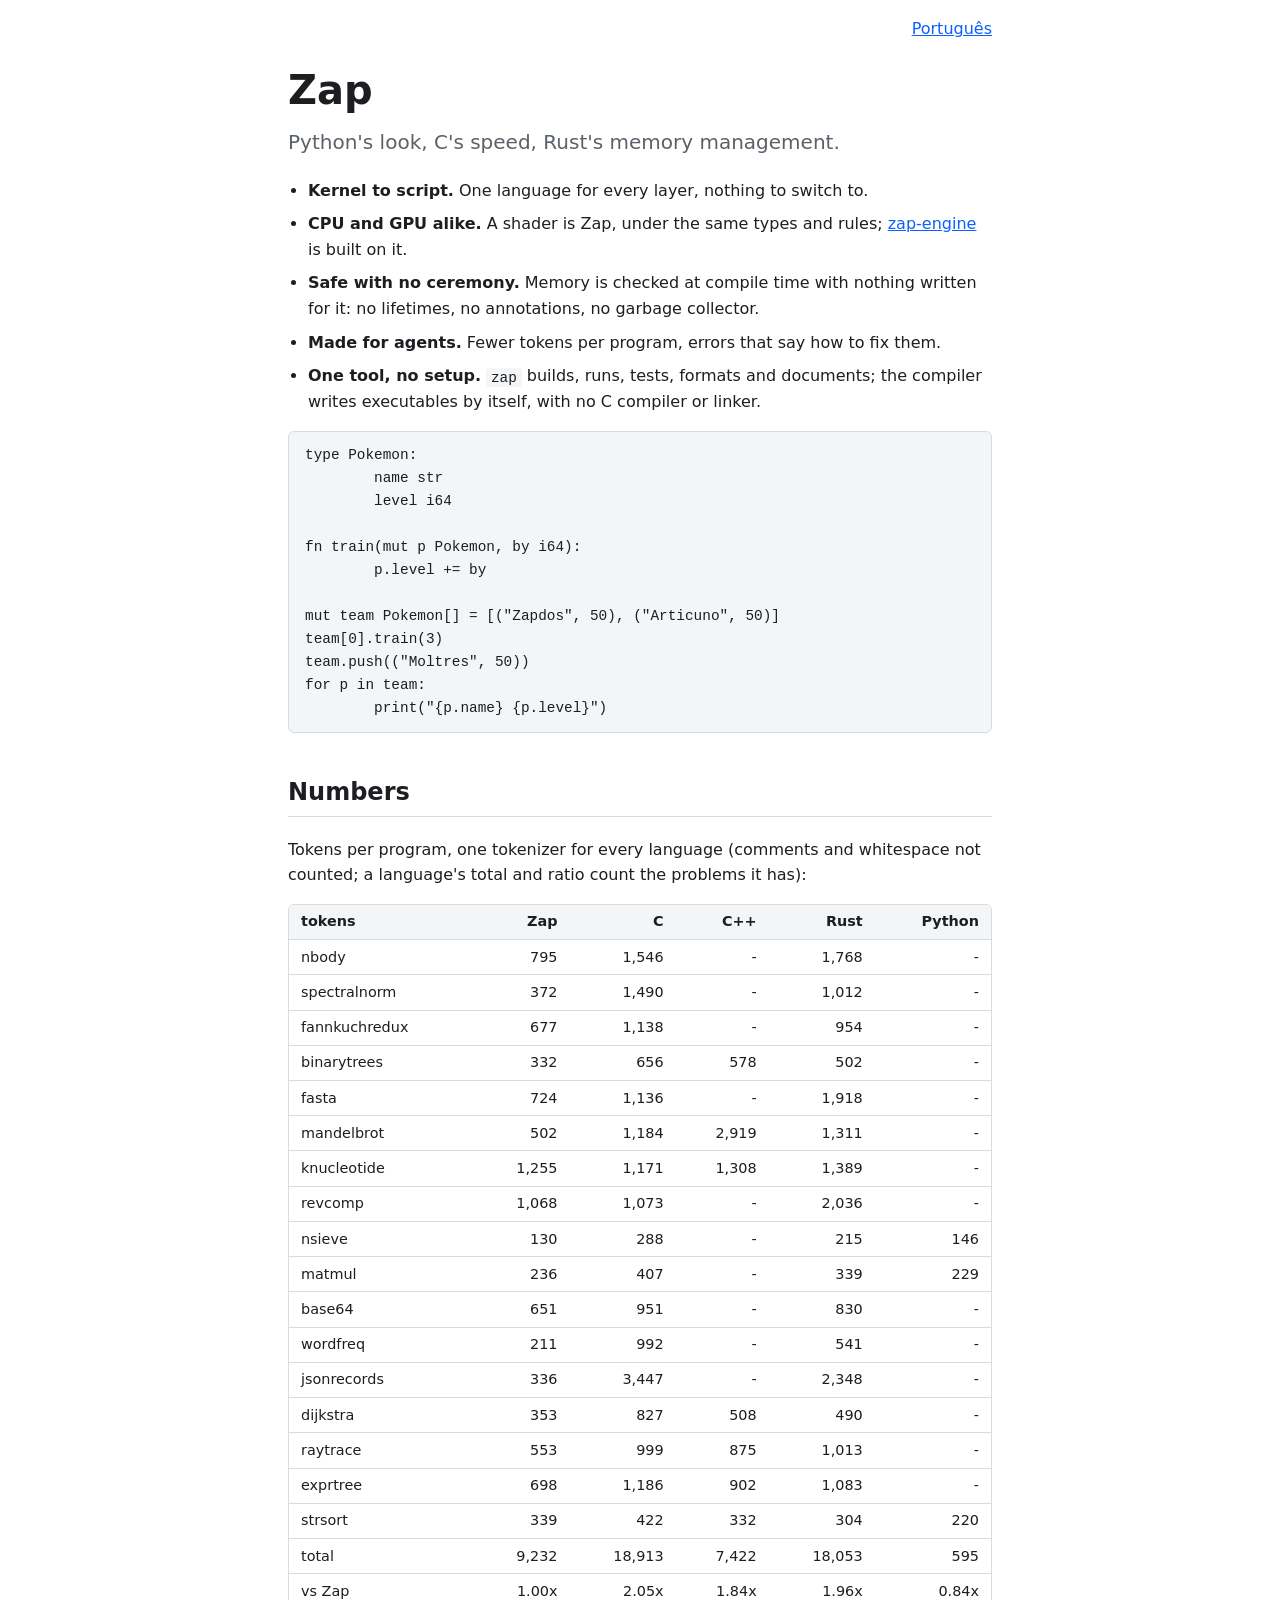
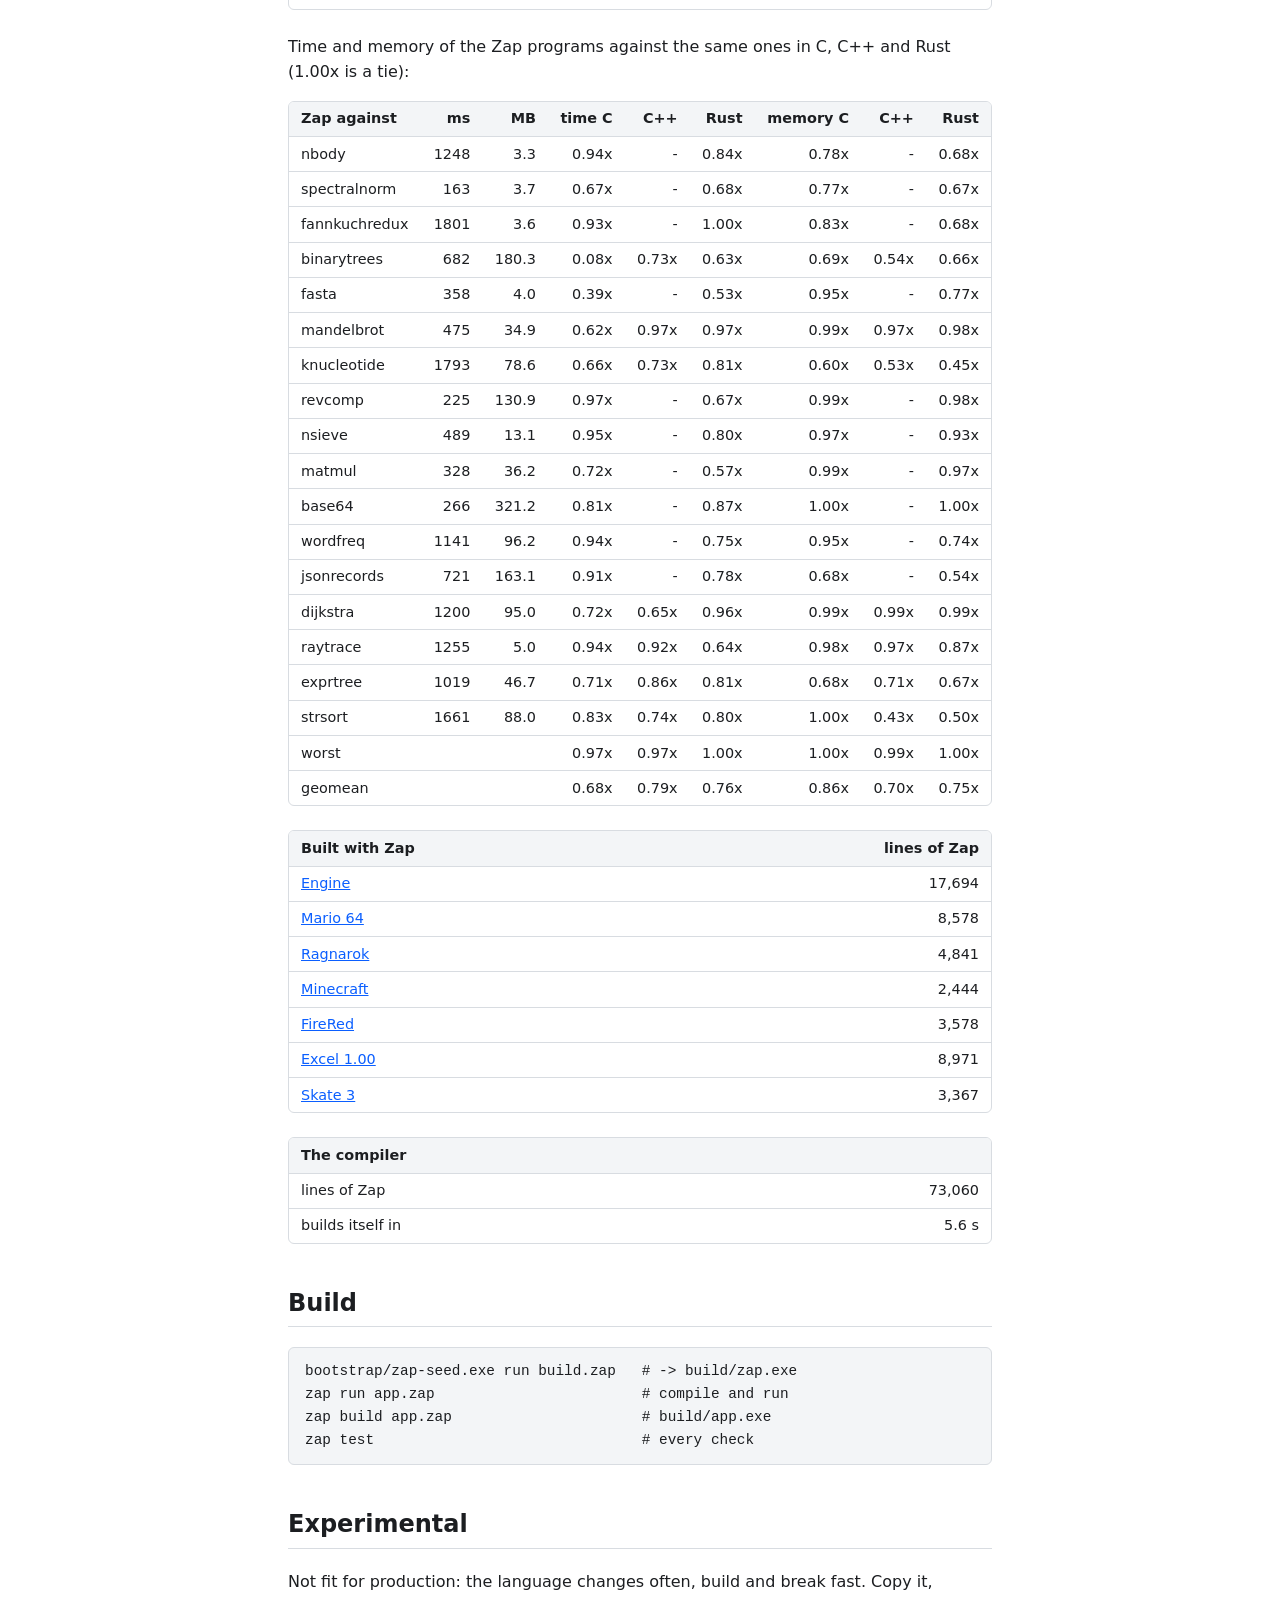
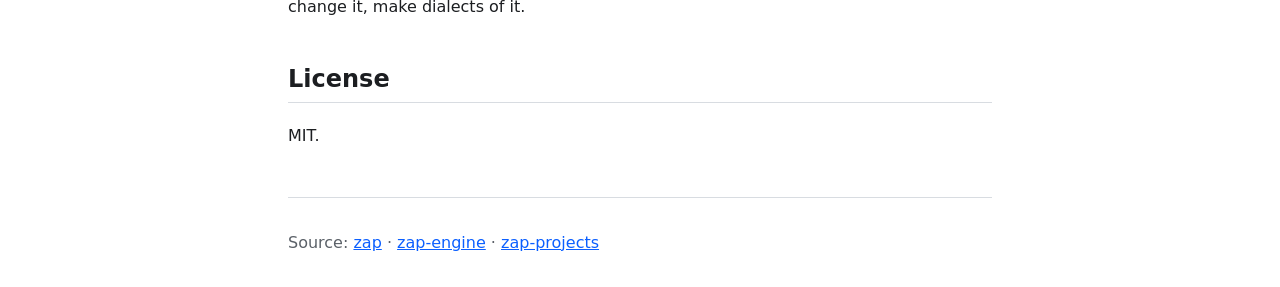
==== index.html @ c0ee1c41 "the site, built by zap-projects/site" ====
<!doctype html>
<html lang="en">
<head>
<meta charset="utf-8">
<meta name="viewport" content="width=device-width, initial-scale=1">
<title>Zap</title>
<link rel="stylesheet" href="style.css">
<script>
location.replace(/^pt/i.test(navigator.language || "") ? "pt/index.html" : "en/index.html");
</script>
</head>
<body>
<header>
<h1>Zap</h1>
<noscript>
<p><a href="en/index.html">English</a> · <a href="pt/index.html" lang="pt">Português</a></p>
</noscript>
</header>
</body>
</html>
---- style.css ----
:root {
	--bg: #ffffff;
	--fg: #1c1e21;
	--muted: #5b6168;
	--accent: #0b5fff;
	--line: #d8dce1;
	--code-bg: #f3f5f7;
}

@media (prefers-color-scheme: dark) {
	:root {
		--bg: #14161a;
		--fg: #e6e8eb;
		--muted: #9aa1a9;
		--accent: #6ea2ff;
		--line: #2c3036;
		--code-bg: #1d2025;
	}
}

* { box-sizing: border-box; }

body {
	margin: 0 auto;
	max-width: 46rem;
	padding: 1rem;
	background: var(--bg);
	color: var(--fg);
	font: 1rem/1.6 system-ui, -apple-system, "Segoe UI", sans-serif;
}

a { color: var(--accent); }
h1 { font-size: 2.5rem; margin: 1rem 0 0; }
h2 { margin-top: 2.5rem; border-bottom: 1px solid var(--line); padding-bottom: 0.25rem; }
nav { text-align: right; }
.tagline { font-size: 1.25rem; color: var(--muted); margin-top: 0.25rem; }
.points { padding-left: 1.25rem; }
.points li { margin: 0.5rem 0; }

code, pre { font-family: ui-monospace, "Cascadia Mono", Consolas, Menlo, monospace; font-size: 0.9rem; }
pre { background: var(--code-bg); border: 1px solid var(--line); border-radius: 6px; padding: 0.75rem 1rem; overflow-x: auto; }
:not(pre) > code { background: var(--code-bg); padding: 0.1rem 0.3rem; border-radius: 4px; }

.scroll { overflow-x: auto; border: 1px solid var(--line); border-radius: 6px; margin: 0.5rem 0 1.5rem; }
table { border-collapse: collapse; width: 100%; white-space: nowrap; font-size: 0.9rem; }
th, td { padding: 0.35rem 0.75rem; border-bottom: 1px solid var(--line); text-align: right; }
th:first-child, td:first-child { text-align: left; }
tbody tr:last-child td { border-bottom: 0; }
thead th { background: var(--code-bg); }

footer { margin-top: 3rem; padding-top: 1rem; border-top: 1px solid var(--line); color: var(--muted); }
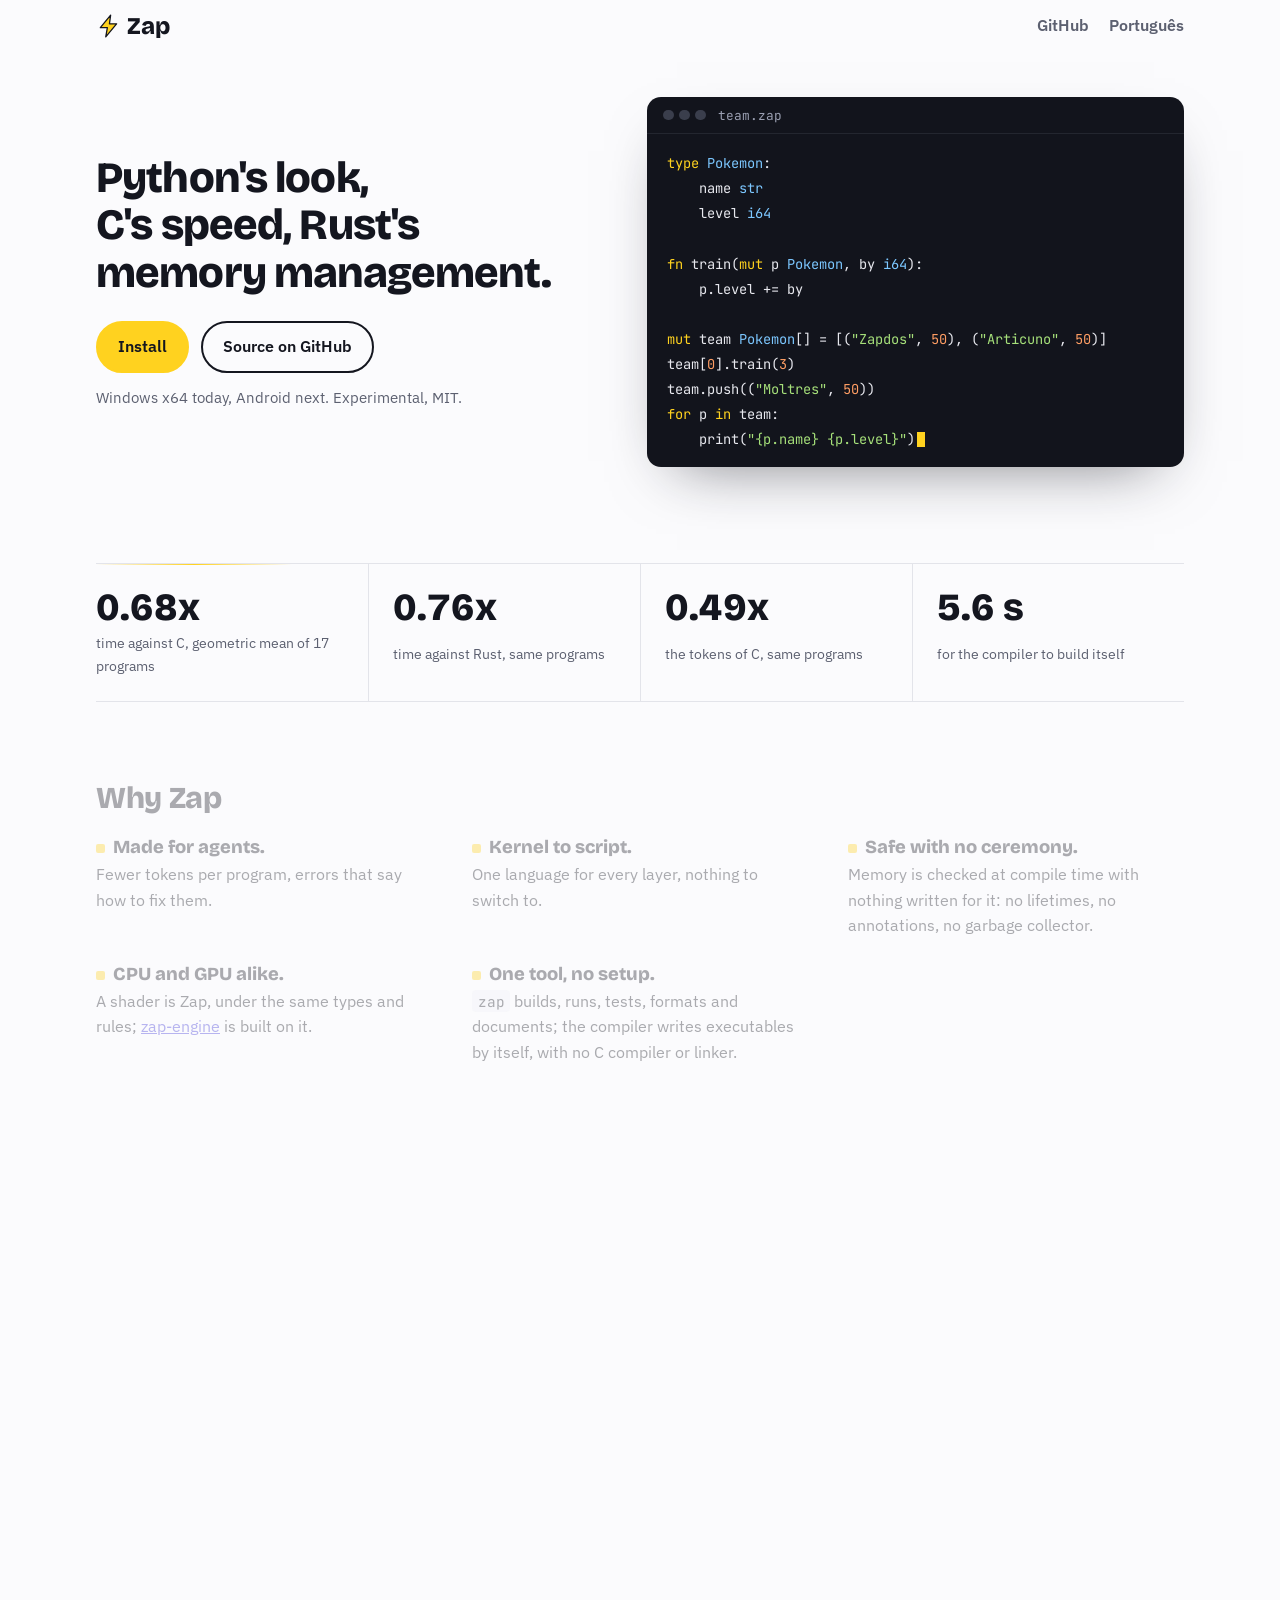
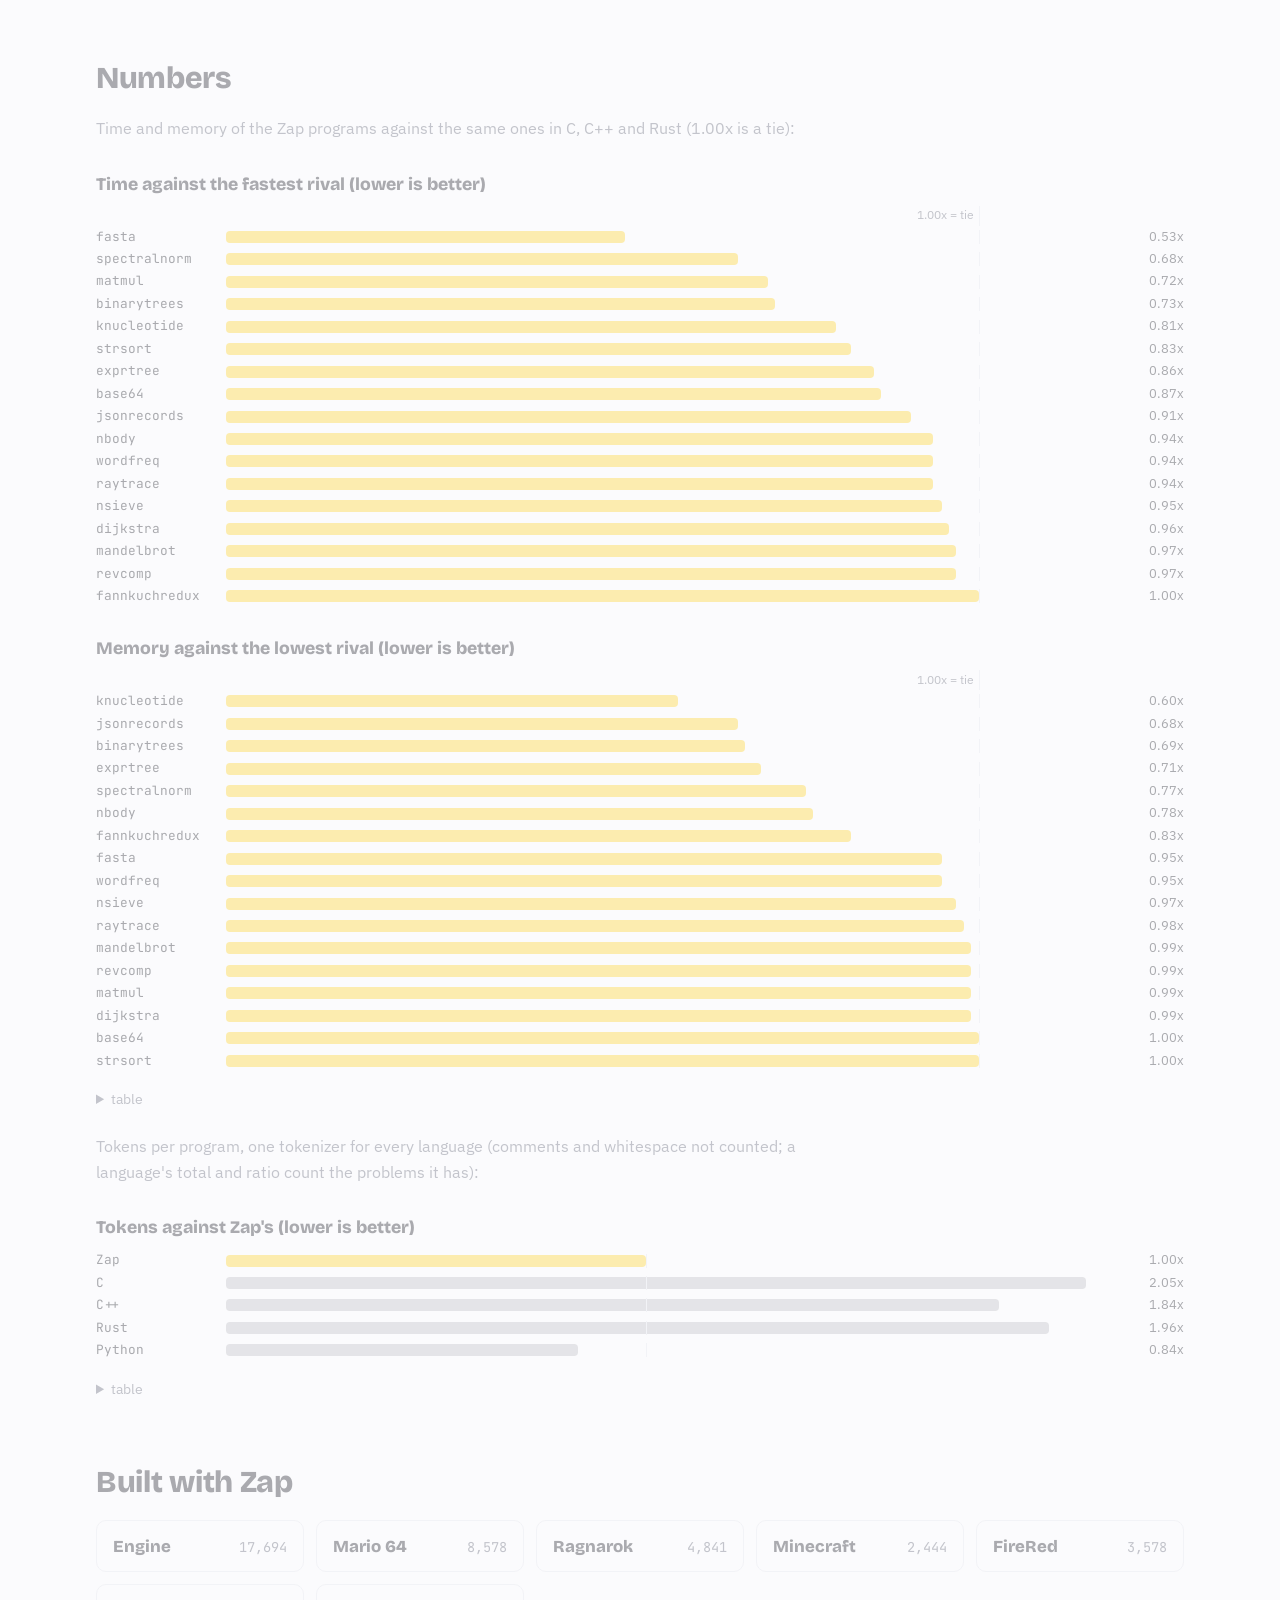
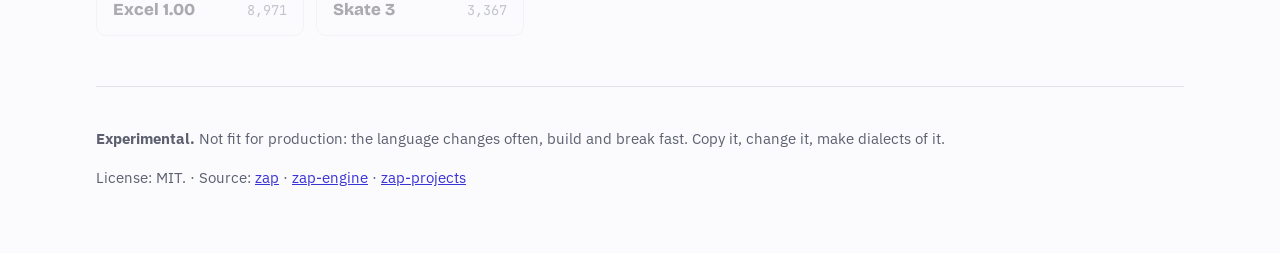
==== commit b7109e5d: "the site: declarative components, charts, sticky bar" ====
--- a/index.html
+++ b/index.html
@@ -1,20 +1,2 @@
 <!doctype html>
-<html lang="en">
-<head>
-<meta charset="utf-8">
-<meta name="viewport" content="width=device-width, initial-scale=1">
-<title>Zap</title>
-<link rel="stylesheet" href="style.css">
-<script>
-location.replace(/^pt/i.test(navigator.language || "") ? "pt/index.html" : "en/index.html");
-</script>
-</head>
-<body>
-<header>
-<h1>Zap</h1>
-<noscript>
-<p><a href="en/index.html">English</a> · <a href="pt/index.html" lang="pt">Português</a></p>
-</noscript>
-</header>
-</body>
-</html>
+<html lang="en"><head><meta charset="utf-8"><meta content="width=device-width, initial-scale=1" name="viewport"><title>Zap</title><link href="logo.svg" rel="icon" type="image/svg+xml"><link href="style.css" rel="stylesheet"></head><body><script>location.replace(/^pt/i.test(navigator.language || "") ? "pt/index.html" : "en/index.html");</script><header><h1>Zap</h1><noscript><p><a href="en/index.html">English</a> · <a href="pt/index.html" lang="pt">Português</a></p></noscript></header></body></html>
--- a/style.css
+++ b/style.css
@@ -1,51 +1,231 @@
+/* Layout: one column of sections, the hero two (the pitch, the code) that stack on phones. */
 :root {
-	--bg: #ffffff;
-	--fg: #1c1e21;
-	--muted: #5b6168;
-	--accent: #0b5fff;
-	--line: #d8dce1;
-	--code-bg: #f3f5f7;
+	--bg: #fbfbfd;
+	--fg: #14161f;
+	--muted: #5c6070;
+	--line: #e3e4ea;
+	--panel: #f0f1f5;
+	--accent: #ffd21f;
+	--accent-ink: #14161f;
+	--link: #3a33d6;
+	--win: #12805c;
+	--loss: #c2362f;
+	--code-bg: #12141c;
+	--code-fg: #e7e8ee;
+	--display: "Bricolage Grotesque", "Segoe UI", system-ui, sans-serif;
+	--body: "IBM Plex Sans", "Segoe UI", system-ui, sans-serif;
+	--mono: "JetBrains Mono", "Cascadia Mono", Consolas, monospace;
 }
 
 @media (prefers-color-scheme: dark) {
 	:root {
-		--bg: #14161a;
-		--fg: #e6e8eb;
-		--muted: #9aa1a9;
-		--accent: #6ea2ff;
-		--line: #2c3036;
-		--code-bg: #1d2025;
+		--bg: #0e1016;
+		--fg: #e8e9ef;
+		--muted: #9a9fb1;
+		--line: #23262f;
+		--panel: #161922;
+		--link: #9d97ff;
+		--win: #4fd1a1;
+		--loss: #ff7a70;
+		--code-bg: #161922;
+		color-scheme: dark;
 	}
 }
 
 * { box-sizing: border-box; }
 
 body {
-	margin: 0 auto;
-	max-width: 46rem;
-	padding: 1rem;
+	margin: 0;
 	background: var(--bg);
 	color: var(--fg);
-	font: 1rem/1.6 system-ui, -apple-system, "Segoe UI", sans-serif;
-}
-
-a { color: var(--accent); }
-h1 { font-size: 2.5rem; margin: 1rem 0 0; }
-h2 { margin-top: 2.5rem; border-bottom: 1px solid var(--line); padding-bottom: 0.25rem; }
-nav { text-align: right; }
-.tagline { font-size: 1.25rem; color: var(--muted); margin-top: 0.25rem; }
-.points { padding-left: 1.25rem; }
-.points li { margin: 0.5rem 0; }
-
-code, pre { font-family: ui-monospace, "Cascadia Mono", Consolas, Menlo, monospace; font-size: 0.9rem; }
-pre { background: var(--code-bg); border: 1px solid var(--line); border-radius: 6px; padding: 0.75rem 1rem; overflow-x: auto; }
-:not(pre) > code { background: var(--code-bg); padding: 0.1rem 0.3rem; border-radius: 4px; }
-
-.scroll { overflow-x: auto; border: 1px solid var(--line); border-radius: 6px; margin: 0.5rem 0 1.5rem; }
-table { border-collapse: collapse; width: 100%; white-space: nowrap; font-size: 0.9rem; }
-th, td { padding: 0.35rem 0.75rem; border-bottom: 1px solid var(--line); text-align: right; }
+	font: 1rem/1.6 var(--body);
+}
+
+.wrap {
+	max-width: 70rem;
+	margin: 0 auto;
+	padding-block: 0.5rem 3rem;
+	padding-left: max(16px, env(safe-area-inset-left, 0px));
+	padding-right: max(16px, env(safe-area-inset-right, 0px));
+}
+
+a { color: var(--link); }
+a:focus-visible, button:focus-visible { outline: 3px solid var(--accent); outline-offset: 2px; }
+
+.top {
+	position: sticky; top: env(safe-area-inset-top, 0px); z-index: 10;
+	background: color-mix(in srgb, var(--bg) 85%, transparent);
+	-webkit-backdrop-filter: blur(10px); backdrop-filter: blur(10px);
+	border-bottom: 1px solid transparent;
+	transition: border-color 0.2s;
+}
+.top.scrolled { border-bottom-color: var(--line); }
+.top .inner {
+	max-width: 70rem; margin: 0 auto; padding-block: 0.75rem;
+	padding-left: max(16px, env(safe-area-inset-left, 0px));
+	padding-right: max(16px, env(safe-area-inset-right, 0px));
+	display: flex; align-items: center; justify-content: space-between; gap: 1rem;
+}
+.mark { display: inline-flex; align-items: center; gap: 0.35rem; font: 800 1.5rem var(--display); color: var(--fg); text-decoration: none; }
+.mark img { width: 1.6rem; height: 1.6rem; }
+.navlinks { display: flex; gap: 1.25rem; }
+.navlinks a { color: var(--muted); text-decoration: none; font-weight: 600; }
+.navlinks a:hover { color: var(--fg); }
+
+.hero {
+	display: grid;
+	grid-template-columns: minmax(0, 1fr) minmax(0, 1.05fr);
+	gap: 2.5rem;
+	align-items: center;
+	padding-block: 2.25rem 2rem;
+}
+h1 {
+	font: 800 clamp(1.8rem, 3.4vw, 2.7rem)/1.1 var(--display);
+	letter-spacing: -0.02em;
+	margin: 0;
+	text-wrap: balance;
+}
+.actions { display: flex; flex-wrap: wrap; gap: 0.75rem; margin: 1.5rem 0 0.75rem; }
+.btn {
+	display: inline-block;
+	padding: 0.7rem 1.25rem;
+	border: 2px solid var(--fg);
+	border-radius: 999px;
+	color: var(--fg);
+	font-weight: 600;
+	text-decoration: none;
+}
+.btn.primary { background: var(--accent); border-color: var(--accent); color: var(--accent-ink); }
+.btn:hover { transform: translateY(-1px); }
+.note { color: var(--muted); margin: 0; font-size: 0.95rem; }
+
+.editor { margin: 0; background: var(--code-bg); border-radius: 14px; overflow: hidden; box-shadow: 0 24px 60px -30px rgba(20, 22, 31, 0.6); }
+.editor figcaption { display: flex; align-items: center; gap: 0.75rem; padding: 0.6rem 1rem; color: #9a9fb1; font: 0.8rem var(--mono); border-bottom: 1px solid #23262f; }
+.dots { display: inline-flex; gap: 0.35rem; }
+.dots i { width: 0.65rem; height: 0.65rem; border-radius: 50%; background: #3a3e4c; }
+.editor pre { margin: 0; padding: 1rem 1.25rem; overflow-x: auto; color: var(--code-fg); font: 0.95rem/1.65 var(--mono); tab-size: 4; }
+.k { color: #ffd21f; }
+.t { color: #7cc7ff; }
+.s { color: #a6e07a; }
+.n { color: #ff9e64; }
+
+.stats {
+	display: grid;
+	grid-template-columns: repeat(4, minmax(0, 1fr));
+	border-block: 1px solid var(--line);
+}
+.stat { padding: 1.5rem 1rem 1.5rem 0; display: grid; gap: 0.25rem; }
+.stat + .stat { padding-left: 1.5rem; border-left: 1px solid var(--line); }
+.stat b { font: 800 2.4rem/1 var(--display); font-variant-numeric: tabular-nums; }
+.stat span { color: var(--muted); font-size: 0.9rem; }
+
+section { margin-top: 4rem; }
+h2 { font: 800 1.9rem/1.2 var(--display); margin: 0 0 1.25rem; letter-spacing: -0.01em; }
+
+.points { list-style: none; padding: 0; margin: 0; display: grid; grid-template-columns: repeat(auto-fit, minmax(17rem, 1fr)); gap: 1.5rem 2.5rem; }
+.points li { max-width: 34rem; }
+.points strong { display: block; font: 800 1.15rem var(--display); margin-bottom: 0.25rem; }
+.points strong::before { content: ""; display: inline-block; width: 0.55rem; height: 0.55rem; margin-right: 0.5rem; background: var(--accent); border-radius: 2px; }
+
+code { font-family: var(--mono); font-size: 0.9em; }
+:not(pre) > code { background: var(--panel); padding: 0.1rem 0.35rem; border-radius: 4px; }
+
+.copybox { position: relative; background: var(--panel); border: 1px solid var(--line); border-radius: 10px; margin-bottom: 1.5rem; }
+.copybox pre { margin: 0; padding: 1rem 6rem 1rem 1.25rem; white-space: pre-wrap; overflow-wrap: anywhere; font: 0.9rem/1.6 var(--mono); }
+.copybox button {
+	position: absolute; top: 0.6rem; right: 0.6rem;
+	padding: 0.4rem 0.9rem; border: 0; border-radius: 999px;
+	background: var(--accent); color: var(--accent-ink); font: 600 0.85rem var(--body); cursor: pointer;
+}
+
+.intro { color: var(--muted); max-width: 46rem; }
+h3 { font: 800 1.1rem var(--display); margin: 2rem 0 0.75rem; }
+
+/* Charts: a row is the problem's name, a track with the bar, the value; the guide marks 1.00x. */
+.chart { --bar: 12px; list-style: none; padding: 0; margin: 0 0 1rem; display: grid; gap: 2px; }
+.row {
+	display: grid; grid-template-columns: minmax(0, 7.5rem) minmax(0, 1fr) minmax(2.8rem, auto);
+	align-items: center; gap: 0.6rem; font-size: 0.8rem; border-radius: 4px;
+}
+.row:hover, .row:focus-visible { background: var(--panel); outline: none; }
+.row .name { font-family: var(--mono); overflow: hidden; text-overflow: ellipsis; white-space: nowrap; }
+.row .value { font-variant-numeric: tabular-nums; text-align: right; color: var(--fg); }
+.row.loss .value { color: var(--loss); font-weight: 600; }
+.track { position: relative; height: var(--bar); }
+.track::before { content: ""; position: absolute; left: var(--tie); top: -1px; bottom: -1px; width: 1px; background: var(--line); }
+.bar { height: var(--bar); width: var(--w); background: var(--accent); border-radius: 4px; }
+.bar.muted { background: color-mix(in srgb, var(--fg) 28%, var(--bg)); }
+.row.loss .bar { background: var(--loss); }
+.axis { font-size: 0.75rem; color: var(--muted); }
+.axis .track { height: 1.1rem; }
+.tie { position: absolute; right: calc(100% - var(--tie) + 5px); bottom: 0; white-space: nowrap; }
+.reveal.shown .bar { animation: grow 0.9s cubic-bezier(0.2, 0.7, 0.2, 1) both; }
+@keyframes grow { from { width: 0; } }
+details { margin: 0.5rem 0 1.5rem; }
+summary { cursor: pointer; color: var(--muted); font-size: 0.9rem; }
+.scroll { overflow-x: auto; border: 1px solid var(--line); border-radius: 10px; margin: 0.5rem 0 2rem; }
+table { border-collapse: collapse; width: 100%; white-space: nowrap; font-size: 0.9rem; font-variant-numeric: tabular-nums; }
+th, td { padding: 0.45rem 0.85rem; border-bottom: 1px solid var(--line); text-align: right; }
 th:first-child, td:first-child { text-align: left; }
+thead th { background: var(--panel); font-weight: 600; }
 tbody tr:last-child td { border-bottom: 0; }
-thead th { background: var(--code-bg); }
-
-footer { margin-top: 3rem; padding-top: 1rem; border-top: 1px solid var(--line); color: var(--muted); }
+td.win { color: var(--win); font-weight: 600; }
+td.loss { color: var(--loss); font-weight: 600; }
+
+.built { list-style: none; padding: 0; margin: 0; display: grid; grid-template-columns: repeat(auto-fill, minmax(13rem, 1fr)); gap: 0.75rem; }
+.built li { display: flex; justify-content: space-between; align-items: baseline; gap: 1rem; padding: 0.9rem 1rem; border: 1px solid var(--line); border-radius: 10px; }
+.built a { font: 800 1.05rem var(--display); text-decoration: none; color: var(--fg); }
+.built a:hover { color: var(--link); }
+.built span { color: var(--muted); font: 0.85rem var(--mono); }
+
+footer { margin-top: 4rem; padding-top: 1.5rem; border-top: 1px solid var(--line); color: var(--muted); font-size: 0.95rem; }
+
+@media (max-width: 760px) {
+	.hero { grid-template-columns: minmax(0, 1fr); gap: 2rem; padding-block: 2.5rem 2rem; }
+	.stats { grid-template-columns: repeat(2, minmax(0, 1fr)); }
+	.stat:nth-child(3) { padding-left: 0; border-left: 0; }
+	.stat:nth-child(n + 3) { border-top: 1px solid var(--line); }
+}
+
+/* Motion: the bolt strikes on load and on hover, a spark runs along the numbers' rule, the
+   numbers count up, sections rise as they come into view (from a visible start), a cursor blinks
+   after the code. */
+@keyframes strike {
+	0%, 100% { filter: none; transform: none; }
+	10% { filter: drop-shadow(0 0 6px var(--accent)); transform: scale(1.18) rotate(-8deg); }
+	20% { filter: none; transform: scale(0.96); }
+	30% { filter: drop-shadow(0 0 10px var(--accent)); transform: scale(1.08); }
+}
+.mark img { animation: strike 1.1s ease-out 0.2s both; transform-origin: 50% 60%; }
+.mark:hover img { animation: strike 0.9s ease-out; }
+
+@keyframes rise { from { opacity: 0.35; transform: translateY(14px); } to { opacity: 1; transform: none; } }
+.pitch > *, .editor { animation: rise 0.7s cubic-bezier(0.2, 0.7, 0.2, 1) both; }
+.actions { animation-delay: 0.08s; }
+.note { animation-delay: 0.16s; }
+.editor { animation-delay: 0.12s; }
+.reveal { opacity: 0.35; transform: translateY(14px); transition: opacity 0.7s, transform 0.7s cubic-bezier(0.2, 0.7, 0.2, 1); }
+.reveal.shown { opacity: 1; transform: none; }
+
+.stats { position: relative; overflow: hidden; }
+.stats::after {
+	content: ""; position: absolute; top: -1px; left: 0; width: 18%; height: 2px;
+	background: linear-gradient(90deg, transparent, var(--accent), transparent);
+	animation: spark 4.5s linear infinite;
+}
+@keyframes spark { from { transform: translateX(-100%); } to { transform: translateX(560%); } }
+
+.cursor { display: inline-block; width: 0.55em; height: 1.1em; margin-left: 2px; vertical-align: -0.2em; background: var(--accent); animation: blink 1.1s steps(1) infinite; }
+@keyframes blink { 50% { opacity: 0; } }
+
+.btn.primary { box-shadow: 0 0 0 0 var(--accent); transition: box-shadow 0.25s, transform 0.15s; }
+.btn.primary:hover { box-shadow: 0 0 0 6px color-mix(in srgb, var(--accent) 35%, transparent); }
+.built li { transition: border-color 0.2s, transform 0.2s; }
+.built li:hover { border-color: var(--accent); transform: translateY(-2px); }
+.points li { transition: transform 0.2s; }
+
+@media (prefers-reduced-motion: reduce) {
+	*, *::before, *::after { animation: none !important; transition: none !important; }
+	.reveal { opacity: 1; transform: none; }
+	.btn:hover, .built li:hover { transform: none; }
+}
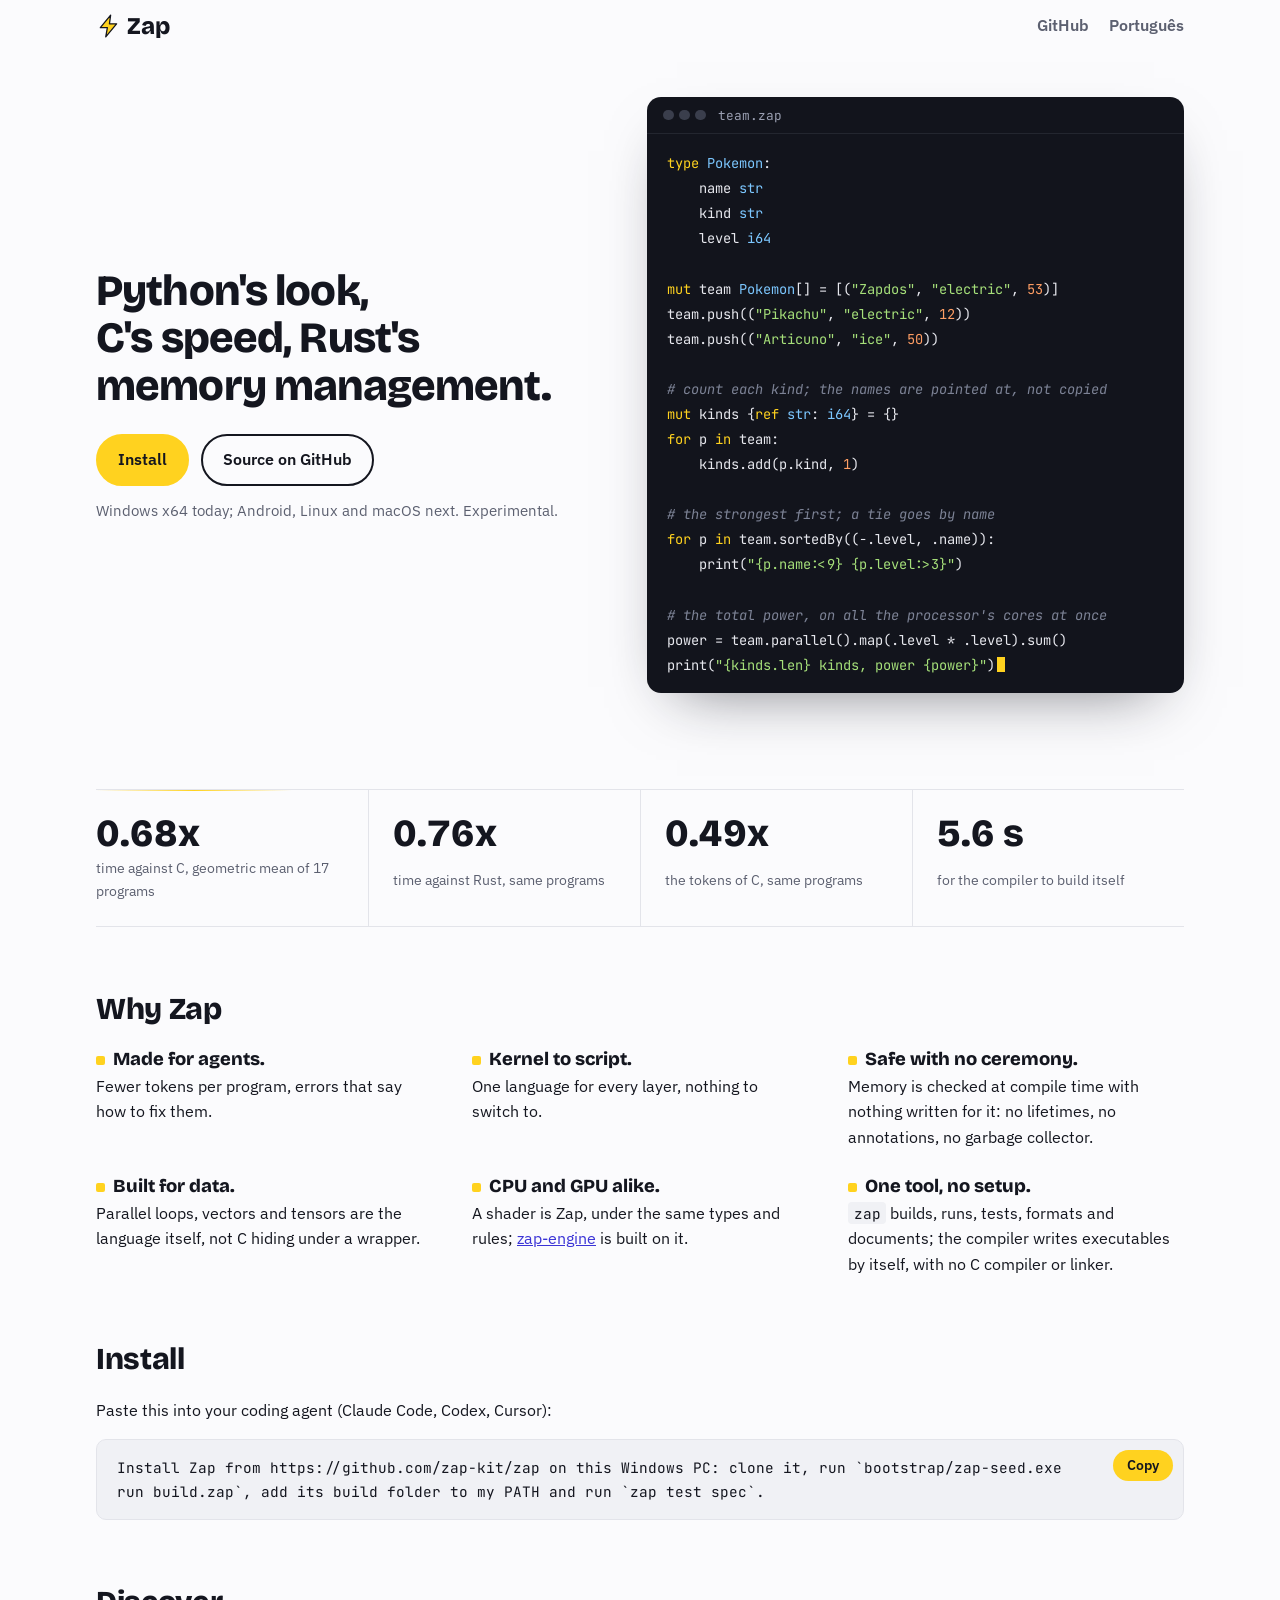
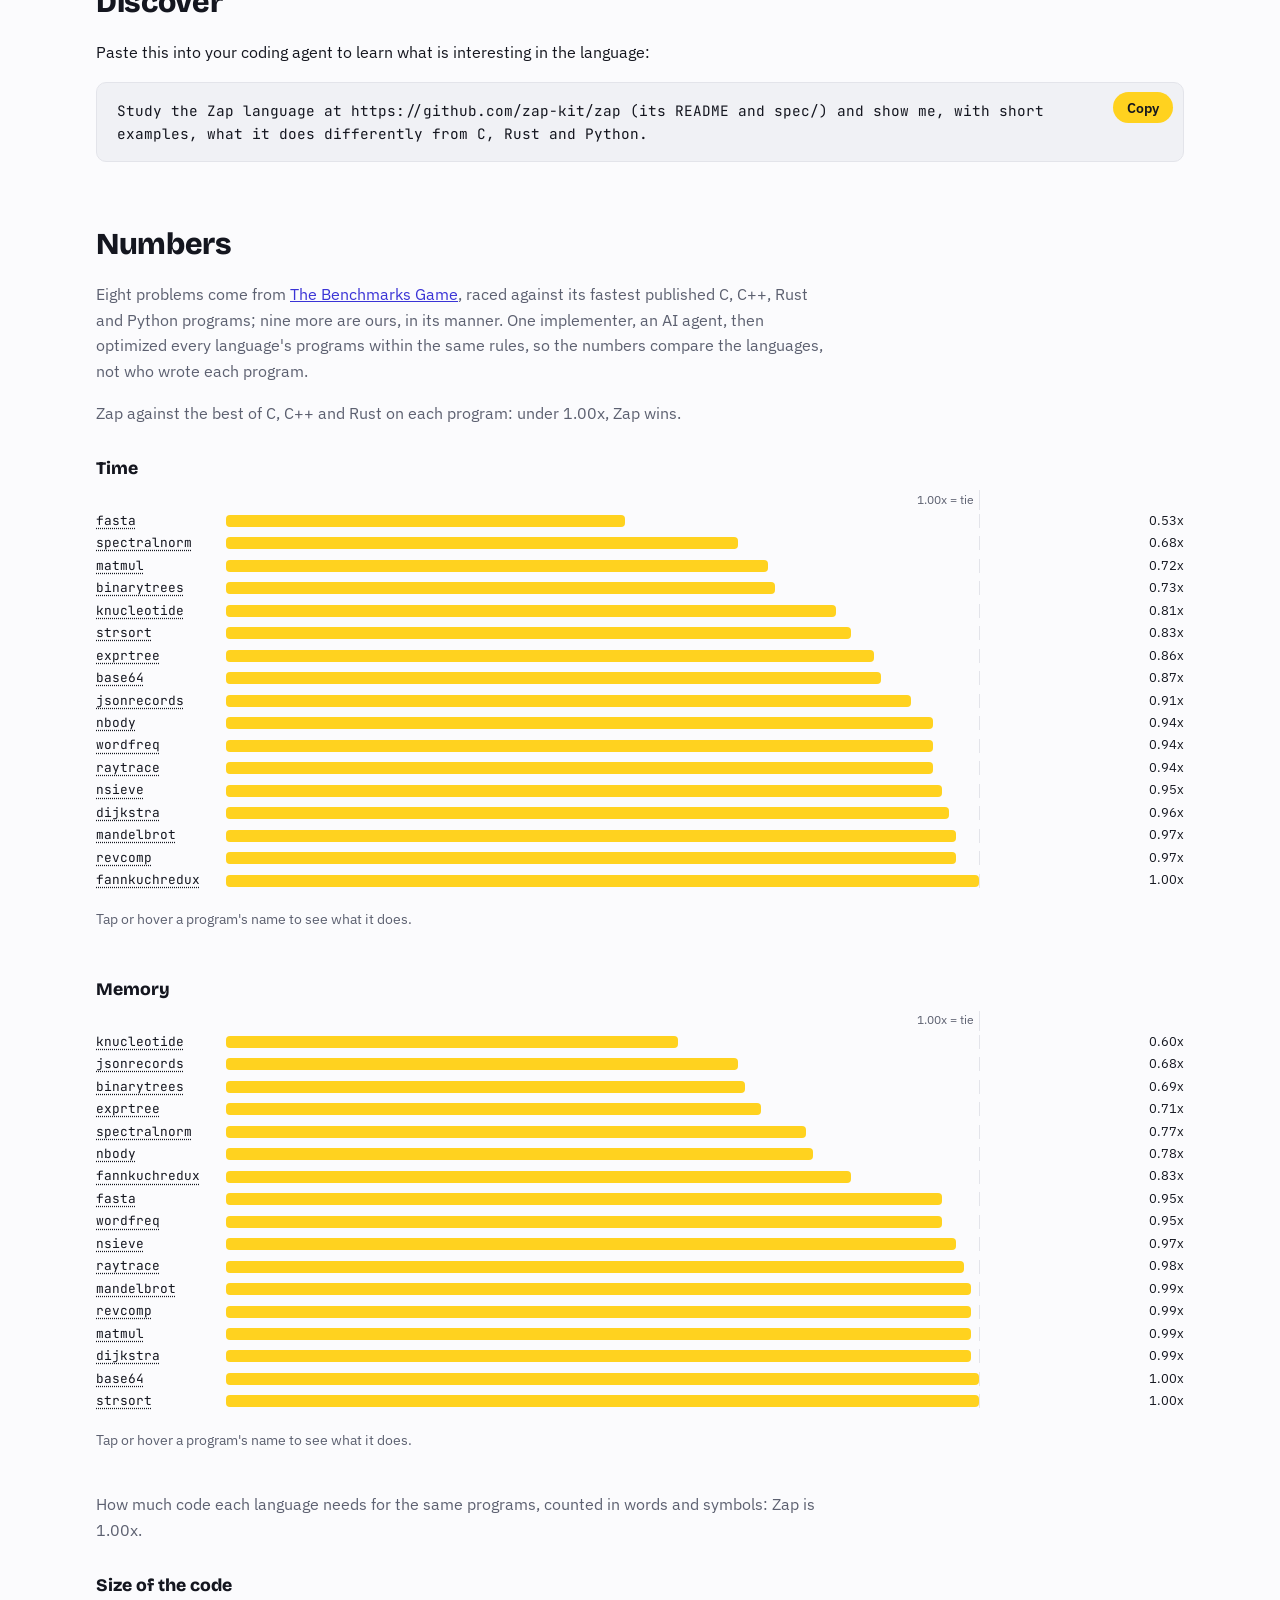
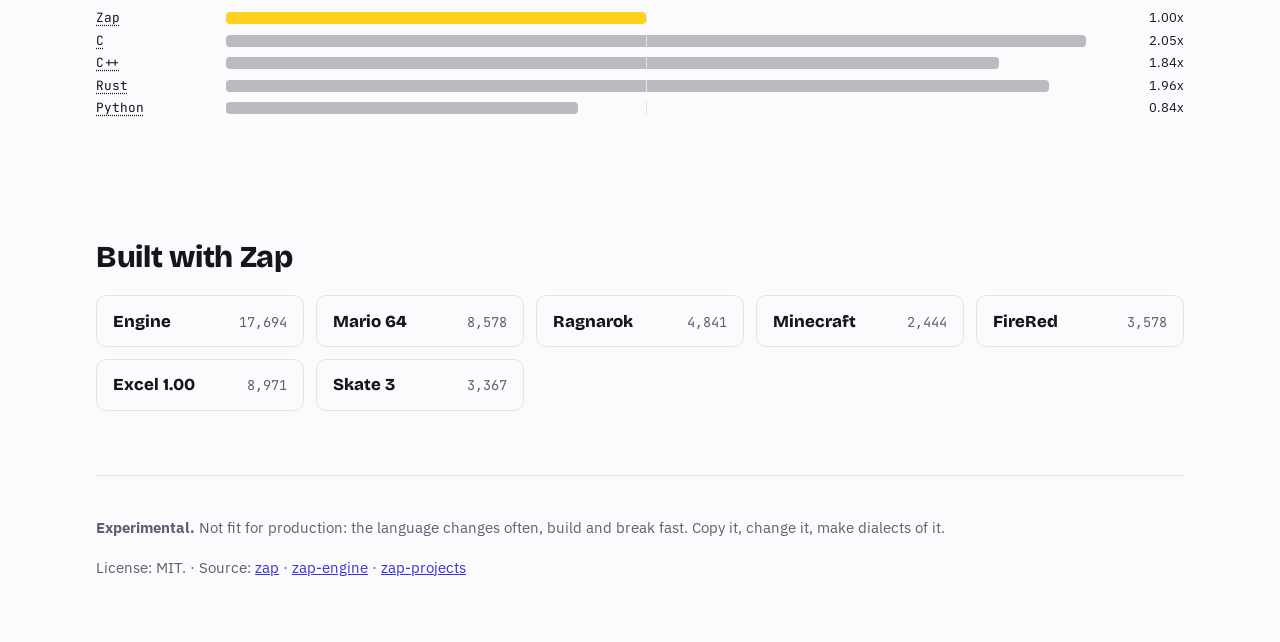
==== commit d8dfe2e9: "the site: the benchmarks' sources" ====
--- a/index.html
+++ b/index.html
@@ -1,2 +1,18 @@
 <!doctype html>
-<html lang="en"><head><meta charset="utf-8"><meta content="width=device-width, initial-scale=1" name="viewport"><title>Zap</title><link href="logo.svg" rel="icon" type="image/svg+xml"><link href="style.css" rel="stylesheet"></head><body><script>location.replace(/^pt/i.test(navigator.language || "") ? "pt/index.html" : "en/index.html");</script><header><h1>Zap</h1><noscript><p><a href="en/index.html">English</a> · <a href="pt/index.html" lang="pt">Português</a></p></noscript></header></body></html>+<html lang="en">
+<head>
+<meta charset="utf-8">
+<meta name="viewport" content="width=device-width, initial-scale=1">
+<title>Zap</title>
+<link rel="icon" href="logo.svg" type="image/svg+xml">
+
+<link rel="stylesheet" href="style.css">
+</head>
+<body>
+<script>location.replace(/^pt/i.test(navigator.language || "") ? "pt/index.html" : "en/index.html");</script>
+<header>
+<h1>Zap</h1>
+<noscript><p><a href="en/index.html">English</a> · <a href="pt/index.html" lang="pt">Português</a></p></noscript>
+</header>
+</body>
+</html>
--- a/style.css
+++ b/style.css
@@ -108,6 +108,7 @@
 .t { color: #7cc7ff; }
 .s { color: #a6e07a; }
 .n { color: #ff9e64; }
+.c { color: #7d8396; font-style: italic; }
 
 .stats {
 	display: grid;
@@ -161,16 +162,7 @@
 .tie { position: absolute; right: calc(100% - var(--tie) + 5px); bottom: 0; white-space: nowrap; }
 .reveal.shown .bar { animation: grow 0.9s cubic-bezier(0.2, 0.7, 0.2, 1) both; }
 @keyframes grow { from { width: 0; } }
-details { margin: 0.5rem 0 1.5rem; }
-summary { cursor: pointer; color: var(--muted); font-size: 0.9rem; }
-.scroll { overflow-x: auto; border: 1px solid var(--line); border-radius: 10px; margin: 0.5rem 0 2rem; }
-table { border-collapse: collapse; width: 100%; white-space: nowrap; font-size: 0.9rem; font-variant-numeric: tabular-nums; }
-th, td { padding: 0.45rem 0.85rem; border-bottom: 1px solid var(--line); text-align: right; }
-th:first-child, td:first-child { text-align: left; }
-thead th { background: var(--panel); font-weight: 600; }
-tbody tr:last-child td { border-bottom: 0; }
-td.win { color: var(--win); font-weight: 600; }
-td.loss { color: var(--loss); font-weight: 600; }
+.row[data-about] .name { cursor: pointer; text-decoration: underline dotted; text-underline-offset: 3px; }
 
 .built { list-style: none; padding: 0; margin: 0; display: grid; grid-template-columns: repeat(auto-fill, minmax(13rem, 1fr)); gap: 0.75rem; }
 .built li { display: flex; justify-content: space-between; align-items: baseline; gap: 1rem; padding: 0.9rem 1rem; border: 1px solid var(--line); border-radius: 10px; }
@@ -229,3 +221,19 @@
 	.reveal { opacity: 1; transform: none; }
 	.btn:hover, .built li:hover { transform: none; }
 }
+
+.about { color: var(--muted); font-size: 0.9rem; min-height: 2.8em; margin: 0.25rem 0 1.5rem; }
+
+/* Tooltips of the page's own (webgen.tooltip): a dark box above the trigger, shown while its row is
+   hovered or the trigger focused. */
+.tip { position: relative; outline: none; cursor: help; }
+.tip-box {
+	position: absolute; right: 0; bottom: calc(100% + 8px); z-index: 20;
+	padding: 0.4rem 0.65rem; border-radius: 8px; white-space: nowrap;
+	background: var(--fg); color: var(--bg); font: 600 0.78rem var(--body);
+	box-shadow: 0 8px 24px -10px rgba(0, 0, 0, 0.5);
+	opacity: 0; transform: translateY(4px); pointer-events: none;
+	transition: opacity 0.15s, transform 0.15s;
+}
+.tip-box::after { content: ""; position: absolute; right: 0.9rem; top: 100%; border: 5px solid transparent; border-top-color: var(--fg); }
+.row:hover .tip-box, .tip:focus .tip-box { opacity: 1; transform: none; }
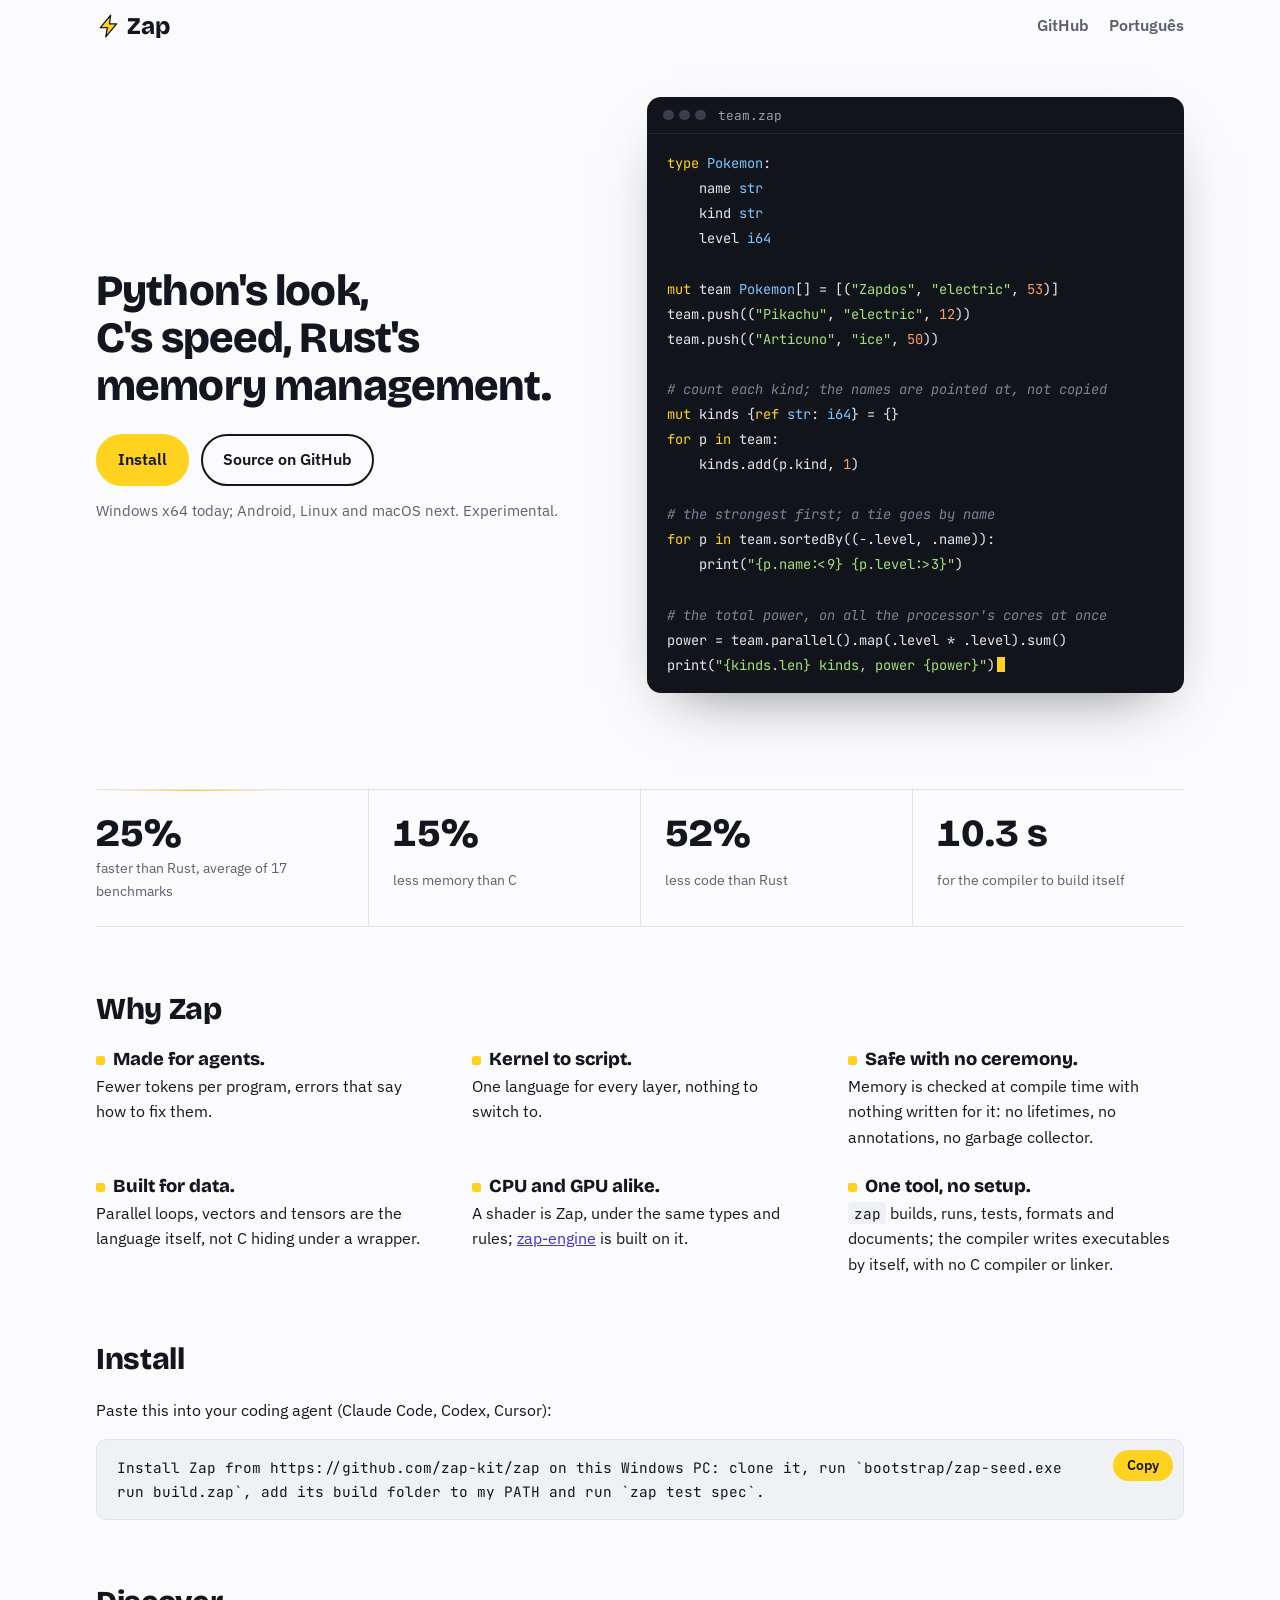
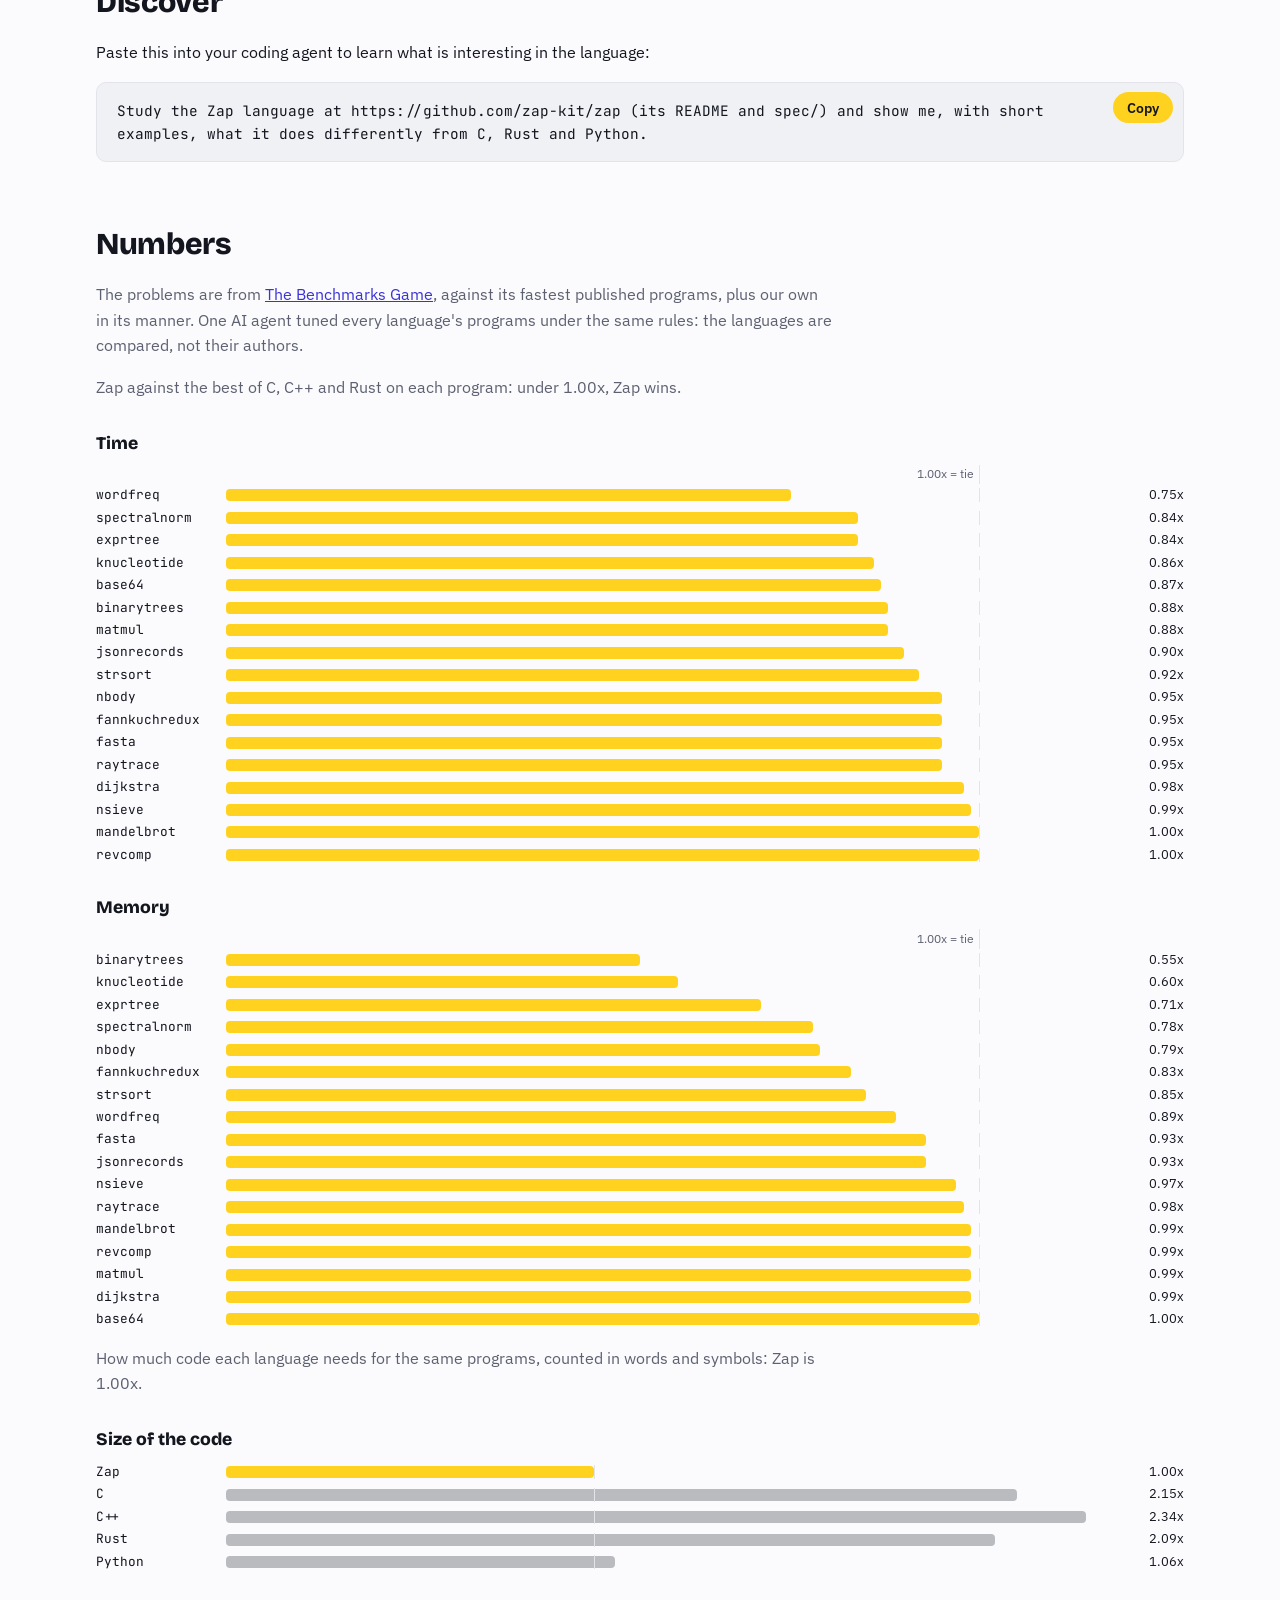
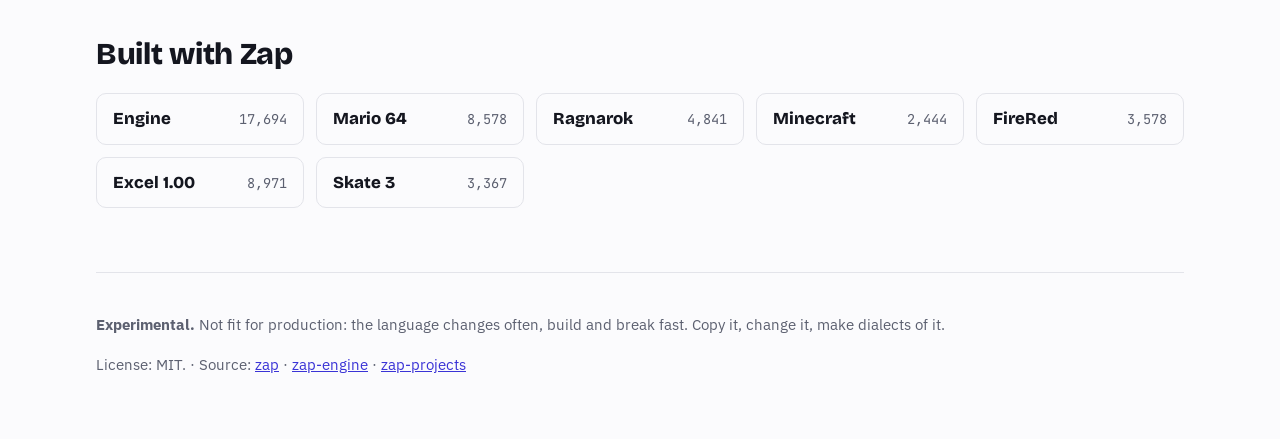
==== commit 3d14250e: "Numbers measured with the C++ rivals" ====
--- a/index.html
+++ b/index.html
@@ -1,18 +1 @@
-<!doctype html>
-<html lang="en">
-<head>
-<meta charset="utf-8">
-<meta name="viewport" content="width=device-width, initial-scale=1">
-<title>Zap</title>
-<link rel="icon" href="logo.svg" type="image/svg+xml">
-
-<link rel="stylesheet" href="style.css">
-</head>
-<body>
-<script>location.replace(/^pt/i.test(navigator.language || "") ? "pt/index.html" : "en/index.html");</script>
-<header>
-<h1>Zap</h1>
-<noscript><p><a href="en/index.html">English</a> · <a href="pt/index.html" lang="pt">Português</a></p></noscript>
-</header>
-</body>
-</html>
+<!DOCTYPE html><html lang="en"><head><meta charset="utf-8"><meta name="viewport" content="width=device-width, initial-scale=1"><title>Zap</title><link rel="icon" href="logo.svg" type="image/svg+xml"><link rel="stylesheet" href="style.css"></head><body><script>location.replace(/^pt/i.test(navigator.language || "") ? "pt/index.html" : "en/index.html");</script><header><h1>Zap</h1><noscript><p><a href="en/index.html">English</a> · <a href="pt/index.html" lang="pt">Português</a></p></noscript></header></body></html>
--- a/style.css
+++ b/style.css
@@ -162,7 +162,6 @@
 .tie { position: absolute; right: calc(100% - var(--tie) + 5px); bottom: 0; white-space: nowrap; }
 .reveal.shown .bar { animation: grow 0.9s cubic-bezier(0.2, 0.7, 0.2, 1) both; }
 @keyframes grow { from { width: 0; } }
-.row[data-about] .name { cursor: pointer; text-decoration: underline dotted; text-underline-offset: 3px; }
 
 .built { list-style: none; padding: 0; margin: 0; display: grid; grid-template-columns: repeat(auto-fill, minmax(13rem, 1fr)); gap: 0.75rem; }
 .built li { display: flex; justify-content: space-between; align-items: baseline; gap: 1rem; padding: 0.9rem 1rem; border: 1px solid var(--line); border-radius: 10px; }
@@ -222,7 +221,6 @@
 	.btn:hover, .built li:hover { transform: none; }
 }
 
-.about { color: var(--muted); font-size: 0.9rem; min-height: 2.8em; margin: 0.25rem 0 1.5rem; }
 
 /* Tooltips of the page's own (webgen.tooltip): a dark box above the trigger, shown while its row is
    hovered or the trigger focused. */
@@ -236,4 +234,7 @@
 	transition: opacity 0.15s, transform 0.15s;
 }
 .tip-box::after { content: ""; position: absolute; right: 0.9rem; top: 100%; border: 5px solid transparent; border-top-color: var(--fg); }
-.row:hover .tip-box, .tip:focus .tip-box { opacity: 1; transform: none; }
+.row:hover .tip-box, .row:focus .tip-box, .tip:focus .tip-box { opacity: 1; transform: none; }
+.row { position: relative; cursor: help; }
+.row .tip-box { white-space: normal; width: max-content; max-width: min(22rem, 80vw); line-height: 1.4; }
+.tip-about { display: block; font-weight: 400; margin-bottom: 0.25rem; }
